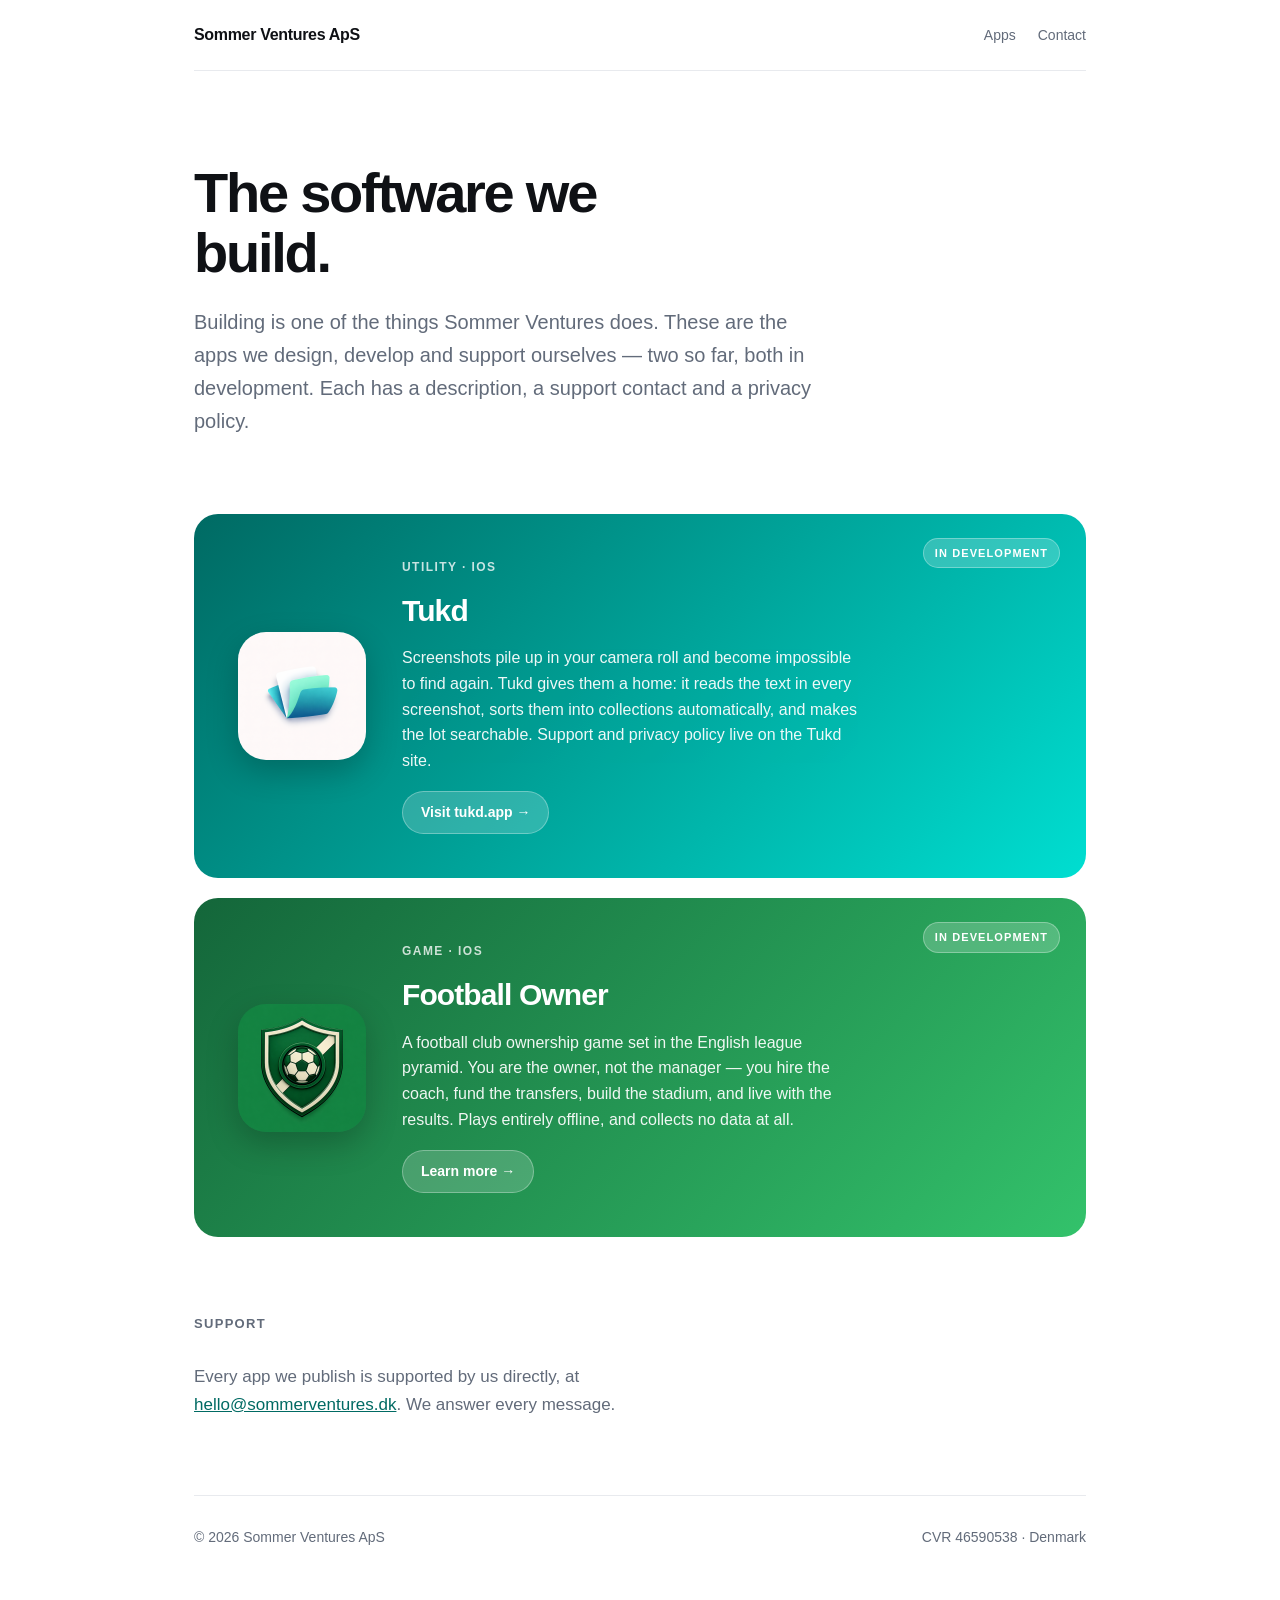
==== apps/index.html @ 7fa76f89 "Build the Sommer Ventures website Static site for sommerventures.dk — the company page for Sommer Ve" ====
<!doctype html>
<html lang="en">
<head>
<meta charset="utf-8">
<meta name="viewport" content="width=device-width, initial-scale=1">
<title>Apps — Sommer Ventures ApS</title>
<meta name="description" content="The apps Sommer Ventures ApS is building: Tukd, a screenshot organizer, and Football Owner, a football club ownership game.">
<link rel="canonical" href="https://sommerventures.dk/apps/">
<link rel="stylesheet" href="/assets/styles.css">
</head>
<body>

<div class="wrap">

  <nav>
    <a class="brand" href="/">Sommer Ventures ApS</a>
    <div class="links">
      <a href="/apps/">Apps</a>
      <a href="mailto:hello@sommerventures.dk">Contact</a>
    </div>
  </nav>

  <div class="hero">
    <h1>The software we build.</h1>
    <p class="sub">Building is one of the things Sommer Ventures does. These are the apps we design, develop
    and support ourselves — two so far, both in development. Each has a description, a support contact and a
    privacy policy.</p>
  </div>

  <section>
    <a class="app tukd" href="https://tukd.app">
      <span class="status">In development</span>
      <img src="/assets/apps/tukd.png" alt="">
      <div>
        <div class="type">Utility · iOS</div>
        <h3>Tukd</h3>
        <p>Screenshots pile up in your camera roll and become impossible to find again. Tukd gives them a
        home: it reads the text in every screenshot, sorts them into collections automatically, and makes the
        lot searchable. Support and privacy policy live on the Tukd site.</p>
        <span class="cta">Visit tukd.app →</span>
      </div>
    </a>

    <a class="app fo" href="/apps/football-owner/">
      <span class="status">In development</span>
      <img src="/assets/apps/football-owner.png" alt="">
      <div>
        <div class="type">Game · iOS</div>
        <h3>Football Owner</h3>
        <p>A football club ownership game set in the English league pyramid. You are the owner, not the
        manager — you hire the coach, fund the transfers, build the stadium, and live with the results. Plays
        entirely offline, and collects no data at all.</p>
        <span class="cta">Learn more →</span>
      </div>
    </a>
  </section>

  <section>
    <div class="section-head">Support</div>
    <div class="prose">
      <p>Every app we publish is supported by us directly, at
      <a href="mailto:hello@sommerventures.dk">hello@sommerventures.dk</a>. We answer every message.</p>
    </div>
  </section>

  <footer>
    <span>© 2026 Sommer Ventures ApS</span>
    <span>CVR 46590538 · Denmark</span>
  </footer>

</div>

</body>
</html>
---- assets/styles.css ----
:root {
  --bg: #ffffff;
  --fg: #0f1115;
  --muted: #626b7a;
  --line: #e8eaee;
  --soft: #f5f7f9;
  --accent: #006a63;

  /* Per-app brand colours, taken from each app's own icon */
  --tukd-d: #006a63;
  --tukd-l: #00ded1;
  --fo-d: #14663a;
  --fo-l: #33c26b;

  --maxw: 940px;
}

@media (prefers-color-scheme: dark) {
  :root {
    --bg: #0f1115;
    --fg: #f0f2f5;
    --muted: #949cab;
    --line: #24272e;
    --soft: #171a1f;
    --accent: #4fd8cd;
  }
}

* { box-sizing: border-box; }

html { -webkit-text-size-adjust: 100%; }

body {
  margin: 0;
  background: var(--bg);
  color: var(--fg);
  font: 17px/1.65 -apple-system, BlinkMacSystemFont, "Segoe UI", Helvetica, Arial, sans-serif;
  -webkit-font-smoothing: antialiased;
}

.wrap { max-width: var(--maxw); margin: 0 auto; padding: 0 24px; }

a { color: var(--accent); }

/* ---------- Nav ---------- */

nav {
  display: flex;
  justify-content: space-between;
  align-items: center;
  gap: 16px;
  padding: 22px 0;
  border-bottom: 1px solid var(--line);
  flex-wrap: wrap;
}

.brand {
  font-weight: 700;
  font-size: 16px;
  letter-spacing: -0.02em;
  color: var(--fg);
  text-decoration: none;
}

nav .links { display: flex; gap: 22px; }

nav .links a {
  color: var(--muted);
  text-decoration: none;
  font-size: 14px;
  font-weight: 500;
}

nav .links a:hover { color: var(--fg); }

/* ---------- Hero ---------- */

.hero { padding: 92px 0 76px; }
.hero.center { text-align: center; }

h1 {
  font-size: 56px;
  line-height: 1.06;
  letter-spacing: -0.04em;
  font-weight: 700;
  margin: 0 0 24px;
  max-width: 17ch;
}

.hero.center h1 { margin-left: auto; margin-right: auto; }

.sub {
  font-size: 20px;
  color: var(--muted);
  margin: 0;
  max-width: 56ch;
}

.hero.center .sub { margin-left: auto; margin-right: auto; }

/* ---------- Sections ---------- */

section { padding: 0 0 76px; }

.section-head {
  font-size: 13px;
  font-weight: 700;
  letter-spacing: 0.1em;
  text-transform: uppercase;
  color: var(--muted);
  margin: 0 0 28px;
  display: flex;
  justify-content: space-between;
  align-items: baseline;
  gap: 16px;
  flex-wrap: wrap;
}

.section-head .all {
  font-size: 13px;
  font-weight: 600;
  letter-spacing: 0;
  text-transform: none;
  text-decoration: none;
}

h2 {
  font-size: 26px;
  letter-spacing: -0.025em;
  font-weight: 700;
  margin: 44px 0 16px;
}

h3 { font-size: 18px; font-weight: 600; margin: 28px 0 8px; }

p { margin: 0 0 18px; }
p:last-child { margin-bottom: 0; }

.prose { max-width: 62ch; }
.prose p { color: var(--muted); font-size: 17px; }
.prose strong { color: var(--fg); font-weight: 600; }

.two-col { display: grid; grid-template-columns: 1fr 1fr; gap: 40px; }
.two-col p { color: var(--muted); font-size: 16px; }

/* ---------- What we do: three pillars ---------- */

.pillars { display: grid; grid-template-columns: repeat(3, 1fr); gap: 20px; }

.pillar {
  border: 1px solid var(--line);
  border-radius: 18px;
  padding: 28px;
  background: var(--soft);
}

.pillar h3 {
  margin: 0 0 10px;
  font-size: 19px;
  font-weight: 700;
  letter-spacing: -0.02em;
}

.pillar p { color: var(--muted); font-size: 15.5px; line-height: 1.6; margin: 0; }

/* ---------- App panels ---------- */

.app {
  border-radius: 24px;
  padding: 44px;
  margin-bottom: 20px;
  display: grid;
  grid-template-columns: 128px 1fr;
  gap: 36px;
  align-items: center;
  color: #fff;
  text-decoration: none;
  position: relative;
  overflow: hidden;
  transition: transform .2s ease;
}

.app:last-child { margin-bottom: 0; }
.app:hover { transform: translateY(-3px); }

.app.tukd { background: linear-gradient(135deg, var(--tukd-d), var(--tukd-l)); }
.app.fo   { background: linear-gradient(135deg, var(--fo-d), var(--fo-l)); }

.app img {
  width: 128px;
  height: 128px;
  border-radius: 28px;
  display: block;
  box-shadow: 0 12px 32px rgba(0,0,0,.22);
}

.app .type {
  font-size: 12px;
  font-weight: 700;
  letter-spacing: 0.12em;
  text-transform: uppercase;
  opacity: .78;
  margin-bottom: 8px;
}

.app h3 {
  font-size: 30px;
  letter-spacing: -0.03em;
  margin: 0 0 10px;
  font-weight: 700;
  color: #fff;
}

.app p {
  font-size: 16px;
  line-height: 1.6;
  margin: 0 0 18px;
  opacity: .93;
  max-width: 52ch;
  color: #fff;
}

.app .cta {
  display: inline-block;
  background: rgba(255,255,255,.18);
  border: 1px solid rgba(255,255,255,.3);
  padding: 9px 18px;
  border-radius: 999px;
  font-size: 14px;
  font-weight: 600;
}

.app .status {
  position: absolute;
  top: 24px;
  right: 26px;
  font-size: 11px;
  font-weight: 700;
  letter-spacing: 0.1em;
  text-transform: uppercase;
  background: rgba(255,255,255,.2);
  border: 1px solid rgba(255,255,255,.3);
  padding: 5px 11px;
  border-radius: 999px;
}

/* ---------- Company / detail card ---------- */

.company {
  background: var(--soft);
  border: 1px solid var(--line);
  border-radius: 20px;
  padding: 34px 40px;
  display: grid;
  grid-template-columns: repeat(2, 1fr);
  gap: 22px 40px;
}

.company dt {
  font-size: 12px;
  font-weight: 600;
  letter-spacing: 0.08em;
  text-transform: uppercase;
  color: var(--muted);
  margin-bottom: 4px;
}

.company dd { margin: 0; font-size: 17px; font-weight: 500; }

/* ---------- Page header (app + privacy pages) ---------- */

.page-head {
  display: flex;
  align-items: center;
  gap: 24px;
  padding: 64px 0 40px;
}

.page-head img {
  width: 88px;
  height: 88px;
  border-radius: 20px;
  flex: none;
  box-shadow: 0 8px 24px rgba(0,0,0,.14);
}

.page-head h1 { font-size: 40px; margin: 0 0 6px; max-width: none; }
.page-head .type {
  font-size: 12px; font-weight: 700; letter-spacing: 0.12em;
  text-transform: uppercase; color: var(--muted);
}

/* ---------- Callout ---------- */

.callout {
  background: var(--soft);
  border: 1px solid var(--line);
  border-left: 3px solid var(--accent);
  border-radius: 0 14px 14px 0;
  padding: 18px 22px;
  margin: 26px 0;
  font-size: 16px;
}

/* ---------- Lists ---------- */

ul { padding-left: 22px; margin: 0 0 18px; }
li { margin: 0 0 10px; }

/* ---------- Support box ---------- */

.support {
  border: 1px solid var(--line);
  border-radius: 18px;
  padding: 28px 32px;
  background: var(--soft);
}

.support .email {
  font-size: 20px;
  font-weight: 600;
  display: inline-block;
  margin: 4px 0 10px;
}

/* ---------- Footer ---------- */

footer {
  border-top: 1px solid var(--line);
  padding: 30px 0 60px;
  display: flex;
  justify-content: space-between;
  flex-wrap: wrap;
  gap: 8px;
  color: var(--muted);
  font-size: 14px;
}

.updated { color: var(--muted); font-size: 15px; margin-top: 36px; }

/* ---------- Responsive ---------- */

@media (max-width: 760px) {
  h1 { font-size: 36px; }
  .hero { padding: 56px 0 48px; }
  .app { grid-template-columns: 1fr; gap: 24px; padding: 32px; }
  .app img { width: 92px; height: 92px; border-radius: 21px; }
  .app .status { position: static; display: inline-block; margin-bottom: 14px; }
  .two-col, .company, .pillars { grid-template-columns: 1fr; }
  .page-head { flex-direction: column; align-items: flex-start; gap: 18px; padding: 44px 0 32px; }
  .page-head h1 { font-size: 32px; }
  .support { padding: 24px; }
}
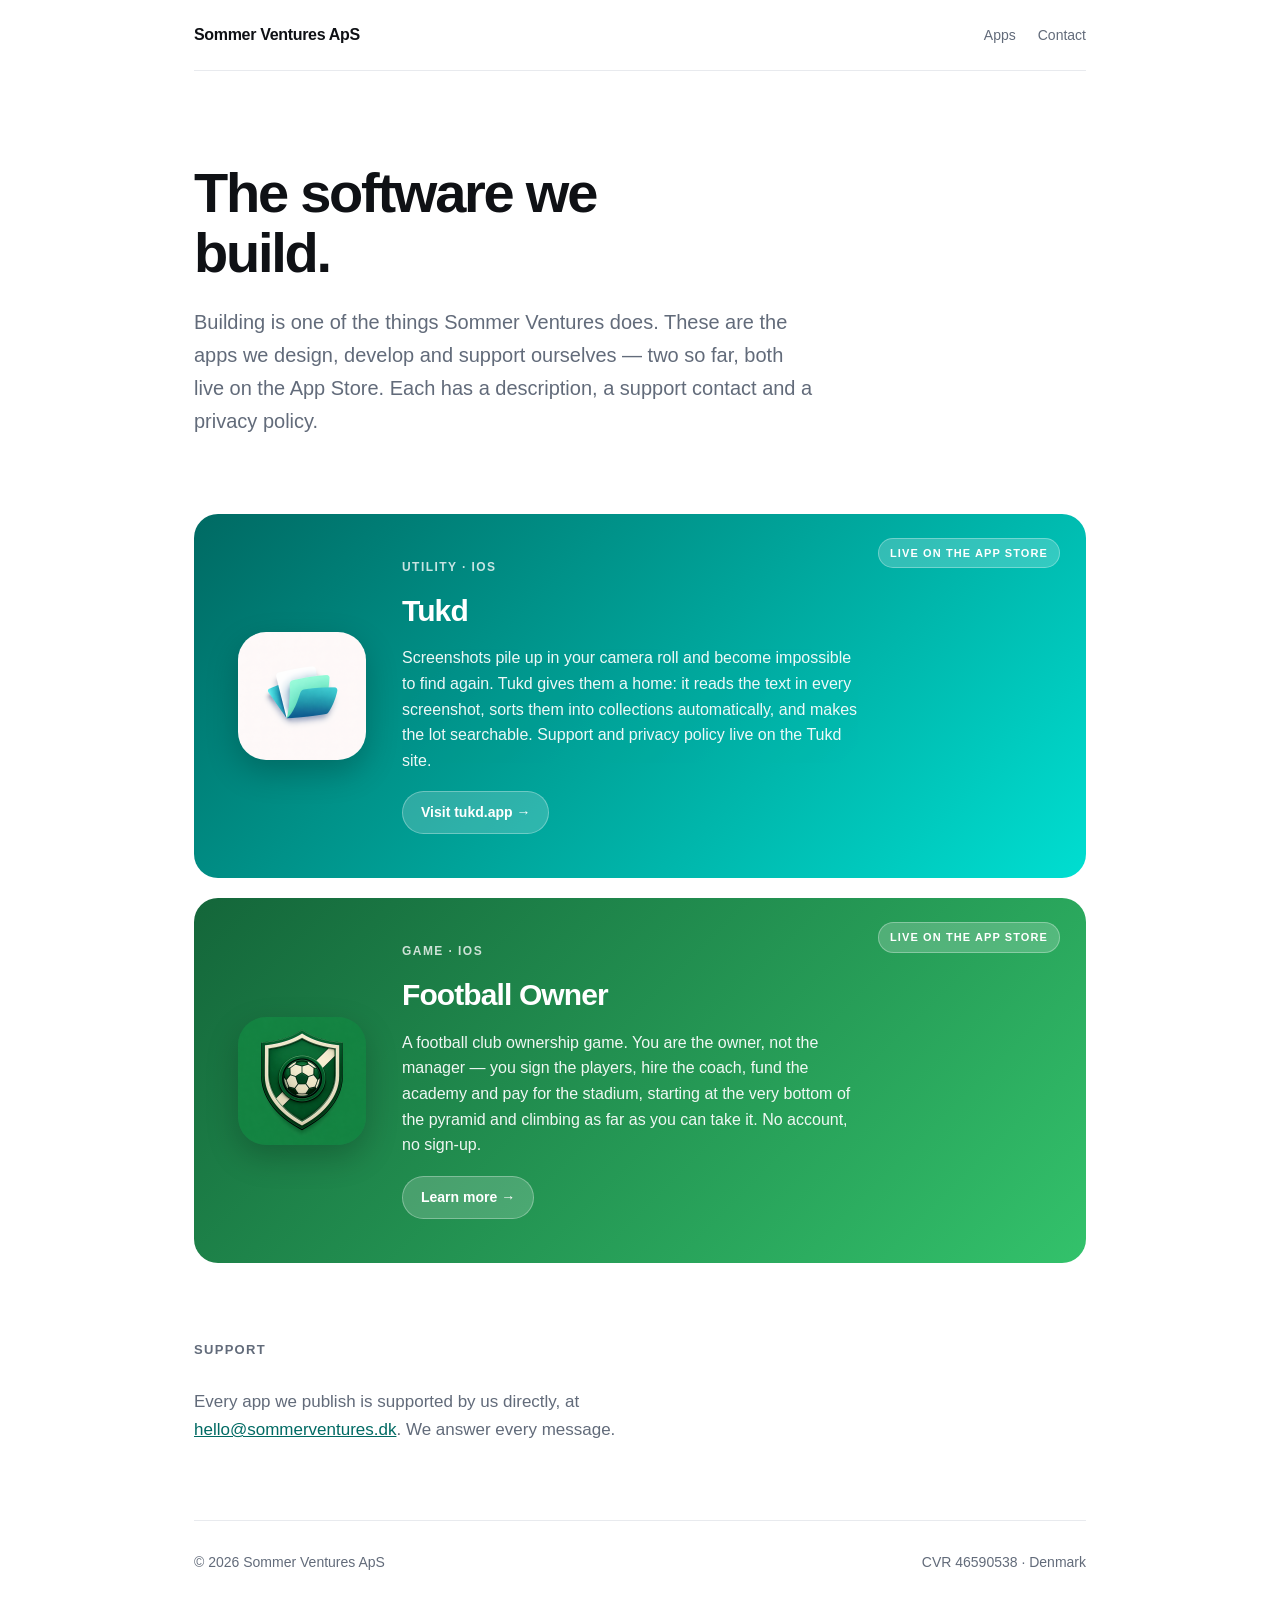
==== commit 4161d86d: "Mark both apps live and expand the Football Owner page Tukd and Football Owner are both on the App S" ====
--- a/apps/index.html
+++ b/apps/index.html
@@ -23,13 +23,13 @@
   <div class="hero">
     <h1>The software we build.</h1>
     <p class="sub">Building is one of the things Sommer Ventures does. These are the apps we design, develop
-    and support ourselves — two so far, both in development. Each has a description, a support contact and a
-    privacy policy.</p>
+    and support ourselves — two so far, both live on the App Store. Each has a description, a support
+    contact and a privacy policy.</p>
   </div>
 
   <section>
     <a class="app tukd" href="https://tukd.app">
-      <span class="status">In development</span>
+      <span class="status">Live on the App Store</span>
       <img src="/assets/apps/tukd.png" alt="">
       <div>
         <div class="type">Utility · iOS</div>
@@ -42,14 +42,14 @@
     </a>
 
     <a class="app fo" href="/apps/football-owner/">
-      <span class="status">In development</span>
+      <span class="status">Live on the App Store</span>
       <img src="/assets/apps/football-owner.png" alt="">
       <div>
         <div class="type">Game · iOS</div>
         <h3>Football Owner</h3>
-        <p>A football club ownership game set in the English league pyramid. You are the owner, not the
-        manager — you hire the coach, fund the transfers, build the stadium, and live with the results. Plays
-        entirely offline, and collects no data at all.</p>
+        <p>A football club ownership game. You are the owner, not the manager — you sign the players, hire
+        the coach, fund the academy and pay for the stadium, starting at the very bottom of the pyramid and
+        climbing as far as you can take it. No account, no sign-up.</p>
         <span class="cta">Learn more →</span>
       </div>
     </a>
--- a/assets/styles.css
+++ b/assets/styles.css
@@ -11,6 +11,8 @@
   --tukd-l: #00ded1;
   --fo-d: #14663a;
   --fo-l: #33c26b;
+  /* Backdrop of the Football Owner screenshots, so device shots sit on their own colour */
+  --fo-mint: #d8f0e2;
 
   --maxw: 940px;
 }
@@ -72,6 +74,17 @@
 }
 
 nav .links a:hover { color: var(--fg); }
+
+nav .links a.get {
+  color: #fff;
+  background: linear-gradient(135deg, var(--fo-d), var(--fo-l));
+  padding: 8px 16px;
+  border-radius: 999px;
+  font-weight: 600;
+  margin: -8px 0;
+}
+
+nav .links a.get:hover { color: #fff; opacity: .9; }
 
 /* ---------- Hero ---------- */
 
@@ -290,6 +303,132 @@
   text-transform: uppercase; color: var(--muted);
 }
 
+/* ---------- App landing hero (Football Owner) ---------- */
+
+.app-hero {
+  display: grid;
+  grid-template-columns: 1fr 330px;
+  gap: 56px;
+  align-items: center;
+  padding: 56px 0 72px;
+}
+
+.app-hero .icon {
+  width: 72px;
+  height: 72px;
+  border-radius: 17px;
+  display: block;
+  margin-bottom: 22px;
+  box-shadow: 0 8px 24px rgba(0,0,0,.14);
+}
+
+.app-hero h1 { font-size: 48px; margin: 0 0 18px; max-width: 14ch; }
+.app-hero .sub { font-size: 19px; }
+
+.tag {
+  display: inline-block;
+  font-size: 12px;
+  font-weight: 700;
+  letter-spacing: 0.12em;
+  text-transform: uppercase;
+  color: var(--fo-d);
+  background: var(--fo-mint);
+  padding: 5px 12px;
+  border-radius: 999px;
+  margin-bottom: 20px;
+}
+
+@media (prefers-color-scheme: dark) {
+  .tag { color: #b6f0cd; background: rgba(51,194,107,.16); }
+}
+
+/* Primary call to action */
+
+.get-btn {
+  display: inline-block;
+  margin-top: 28px;
+  background: linear-gradient(135deg, var(--fo-d), var(--fo-l));
+  color: #fff;
+  text-decoration: none;
+  font-size: 16px;
+  font-weight: 600;
+  padding: 14px 28px;
+  border-radius: 999px;
+  box-shadow: 0 10px 26px rgba(20,102,58,.28);
+  transition: transform .2s ease;
+}
+
+.get-btn:hover { transform: translateY(-2px); }
+
+.meta {
+  color: var(--muted);
+  font-size: 14px;
+  margin: 14px 0 0;
+}
+
+/* ---------- Device screenshots ---------- */
+
+/* The shots are transparent around the bezel, so the phone sits straight on the page */
+.shot img {
+  width: 100%;
+  display: block;
+  filter: drop-shadow(0 18px 34px rgba(0,0,0,.22));
+}
+
+@media (prefers-color-scheme: dark) {
+  /* The bezel is close to the page colour in dark mode — outline it faintly */
+  .shot img {
+    filter: drop-shadow(0 0 1px rgba(255,255,255,.3))
+            drop-shadow(0 18px 34px rgba(0,0,0,.6));
+  }
+}
+
+/* ---------- Alternating feature rows ---------- */
+
+.feature {
+  display: grid;
+  grid-template-columns: 1fr 300px;
+  gap: 64px;
+  align-items: center;
+  margin-bottom: 72px;
+}
+
+.feature:last-child { margin-bottom: 0; }
+
+/* Every other row puts the screenshot on the left. The column widths have to be
+   swapped too, or the shot lands in the wide text column. */
+.feature.flip { grid-template-columns: 300px 1fr; }
+.feature.flip .shot { order: -1; }
+
+.feature h2 {
+  font-size: 30px;
+  margin: 0 0 14px;
+  letter-spacing: -0.03em;
+  max-width: 18ch;
+}
+
+.feature p { color: var(--muted); font-size: 17px; max-width: 48ch; }
+
+/* ---------- Smaller feature cards ---------- */
+
+.grid { display: grid; grid-template-columns: repeat(3, 1fr); gap: 20px; }
+
+.grid .card {
+  border: 1px solid var(--line);
+  border-radius: 18px;
+  padding: 26px;
+  background: var(--soft);
+}
+
+.grid .card h3 {
+  margin: 0 0 8px;
+  font-size: 17px;
+  font-weight: 700;
+  letter-spacing: -0.015em;
+}
+
+.grid .card p { color: var(--muted); font-size: 15px; line-height: 1.6; margin: 0; }
+
 /* ---------- Callout ---------- */
 
 .callout {
@@ -346,8 +485,18 @@
   .app { grid-template-columns: 1fr; gap: 24px; padding: 32px; }
   .app img { width: 92px; height: 92px; border-radius: 21px; }
   .app .status { position: static; display: inline-block; margin-bottom: 14px; }
-  .two-col, .company, .pillars { grid-template-columns: 1fr; }
+  .two-col, .company, .pillars, .grid { grid-template-columns: 1fr; }
   .page-head { flex-direction: column; align-items: flex-start; gap: 18px; padding: 44px 0 32px; }
   .page-head h1 { font-size: 32px; }
   .support { padding: 24px; }
-}
+
+  .app-hero { grid-template-columns: 1fr; gap: 40px; padding: 40px 0 56px; }
+  .app-hero h1 { font-size: 34px; }
+
+  /* Stack the rows and always lead with the copy, so the flip order is dropped */
+  .feature, .feature.flip { grid-template-columns: 1fr; gap: 28px; margin-bottom: 56px; }
+  .feature.flip .shot { order: 0; }
+  .feature h2 { font-size: 25px; }
+
+  .shot { max-width: 300px; }
+}
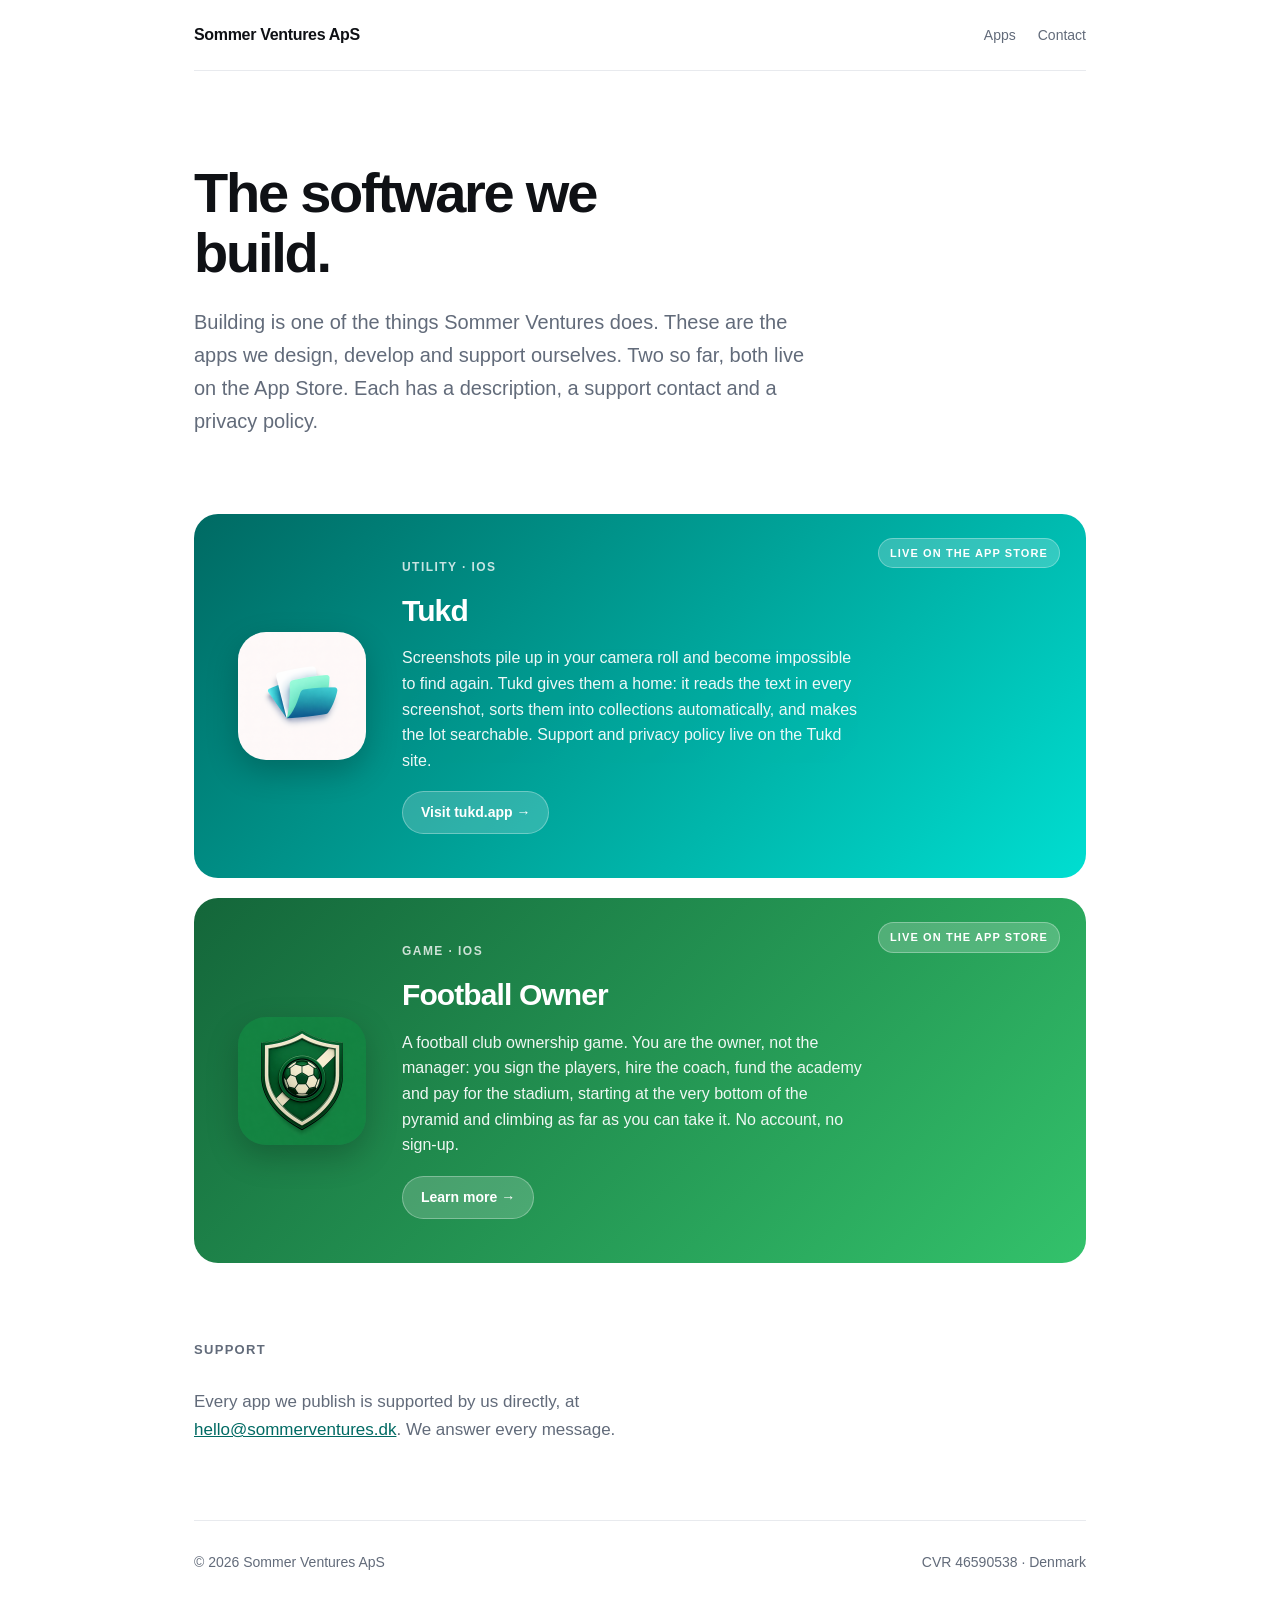
==== commit 6db88138: "Apply the house writing rules across the site Remove all 23 em dashes across the 5 pages, using comm" ====
--- a/apps/index.html
+++ b/apps/index.html
@@ -3,8 +3,8 @@
 <head>
 <meta charset="utf-8">
 <meta name="viewport" content="width=device-width, initial-scale=1">
-<title>Apps — Sommer Ventures ApS</title>
-<meta name="description" content="The apps Sommer Ventures ApS is building: Tukd, a screenshot organizer, and Football Owner, a football club ownership game.">
+<title>Apps · Sommer Ventures ApS</title>
+<meta name="description" content="The apps Sommer Ventures ApS builds: Tukd, a screenshot organizer, and Football Owner, a football club ownership game. Both are live on the App Store.">
 <link rel="canonical" href="https://sommerventures.dk/apps/">
 <link rel="stylesheet" href="/assets/styles.css">
 </head>
@@ -23,7 +23,7 @@
   <div class="hero">
     <h1>The software we build.</h1>
     <p class="sub">Building is one of the things Sommer Ventures does. These are the apps we design, develop
-    and support ourselves — two so far, both live on the App Store. Each has a description, a support
+    and support ourselves. Two so far, both live on the App Store. Each has a description, a support
     contact and a privacy policy.</p>
   </div>
 
@@ -47,7 +47,7 @@
       <div>
         <div class="type">Game · iOS</div>
         <h3>Football Owner</h3>
-        <p>A football club ownership game. You are the owner, not the manager — you sign the players, hire
+        <p>A football club ownership game. You are the owner, not the manager: you sign the players, hire
         the coach, fund the academy and pay for the stadium, starting at the very bottom of the pyramid and
         climbing as far as you can take it. No account, no sign-up.</p>
         <span class="cta">Learn more →</span>
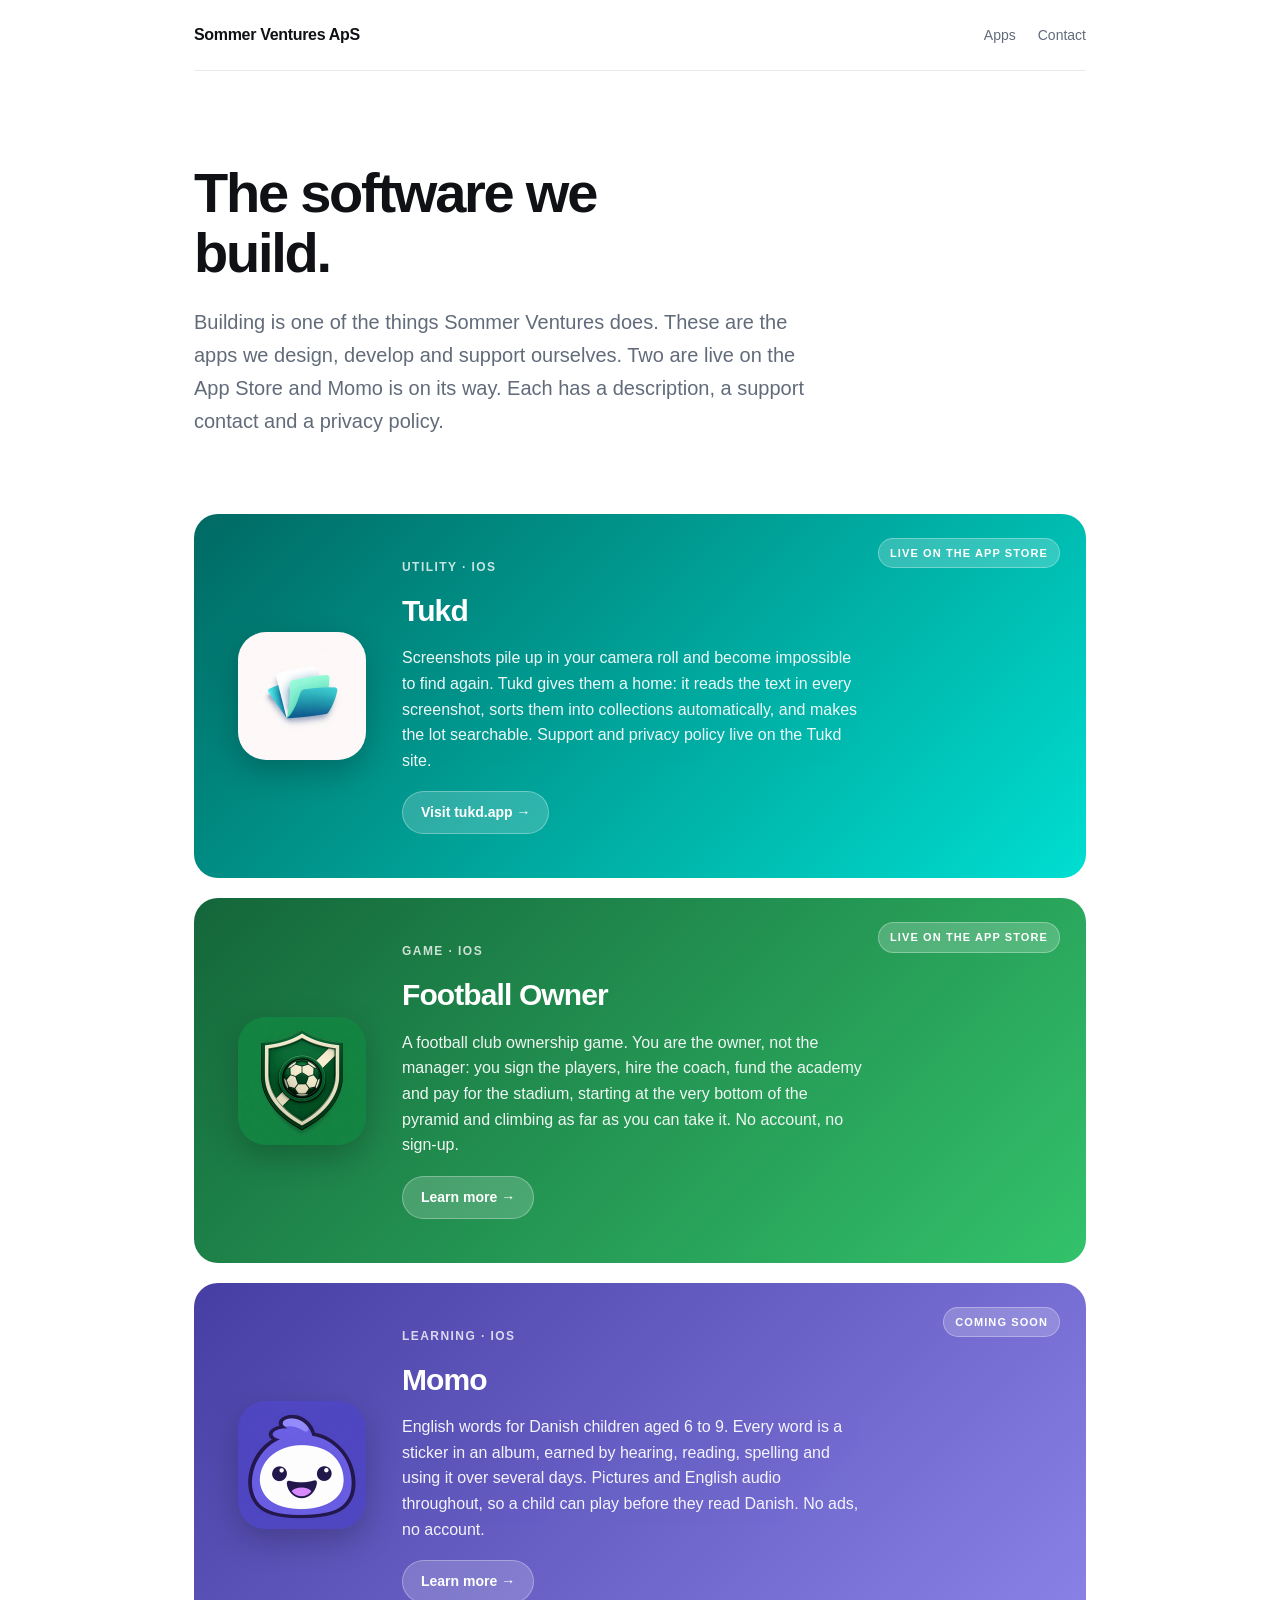
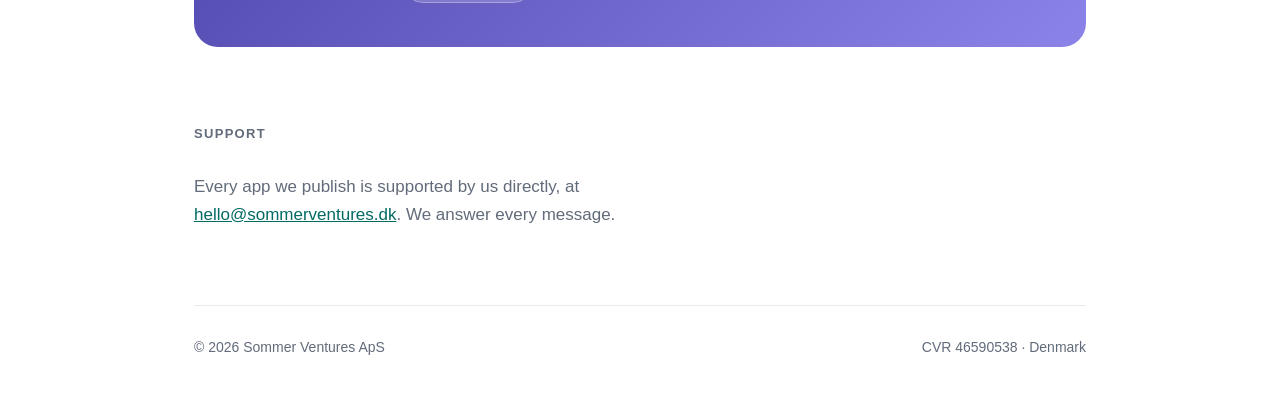
==== commit 2e5452b6: "Add Momo: app page and privacy policy (Danish) Momo panels on the home and apps pages. App pages can" ====
--- a/apps/index.html
+++ b/apps/index.html
@@ -4,7 +4,7 @@
 <meta charset="utf-8">
 <meta name="viewport" content="width=device-width, initial-scale=1">
 <title>Apps · Sommer Ventures ApS</title>
-<meta name="description" content="The apps Sommer Ventures ApS builds: Tukd, a screenshot organizer, and Football Owner, a football club ownership game. Both are live on the App Store.">
+<meta name="description" content="The apps Sommer Ventures ApS builds: Tukd, a screenshot organizer, Football Owner, a football club ownership game, and Momo, English words for Danish children.">
 <link rel="canonical" href="https://sommerventures.dk/apps/">
 <link rel="stylesheet" href="/assets/styles.css">
 </head>
@@ -23,8 +23,8 @@
   <div class="hero">
     <h1>The software we build.</h1>
     <p class="sub">Building is one of the things Sommer Ventures does. These are the apps we design, develop
-    and support ourselves. Two so far, both live on the App Store. Each has a description, a support
-    contact and a privacy policy.</p>
+    and support ourselves. Two are live on the App Store and Momo is on its way. Each has a description, a
+    support contact and a privacy policy.</p>
   </div>
 
   <section>
@@ -53,6 +53,18 @@
         <span class="cta">Learn more →</span>
       </div>
     </a>
+    <a class="app momo" href="/apps/momo/">
+      <span class="status">Coming soon</span>
+      <img src="/assets/apps/momo.png" alt="">
+      <div>
+        <div class="type">Learning · iOS</div>
+        <h3>Momo</h3>
+        <p>English words for Danish children aged 6 to 9. Every word is a sticker in an album, earned by
+        hearing, reading, spelling and using it over several days. Pictures and English audio throughout,
+        so a child can play before they read Danish. No ads, no account.</p>
+        <span class="cta">Learn more →</span>
+      </div>
+    </a>
   </section>
 
   <section>
--- a/assets/styles.css
+++ b/assets/styles.css
@@ -13,6 +13,18 @@
   --fo-l: #33c26b;
   /* Backdrop of the Football Owner screenshots, so device shots sit on their own colour */
   --fo-mint: #d8f0e2;
+  --momo-d: #463ea3;
+  --momo-l: #8b83e8;
+  --momo-soft: #ebe9fb;
+
+  /* Brand of the app page being shown: buttons and the tag. Football Owner by default,
+     an app page overrides it with a class on <body> (see .momo below). */
+  --brand-d: var(--fo-d);
+  --brand-l: var(--fo-l);
+  --brand-soft: var(--fo-mint);
+  --brand-glow: rgba(20,102,58,.28);
+  --brand-tag-dark: #b6f0cd;
+  --brand-tag-bg-dark: rgba(51,194,107,.16);
 
   --maxw: 940px;
 }
@@ -28,6 +40,20 @@
   }
 }
 
+body.momo {
+  --brand-d: var(--momo-d);
+  --brand-l: var(--momo-l);
+  --brand-soft: var(--momo-soft);
+  --brand-glow: rgba(70,62,163,.3);
+  --brand-tag-dark: #d4d0fa;
+  --brand-tag-bg-dark: rgba(139,131,232,.18);
+  --accent: #534ab7;
+}
+
+@media (prefers-color-scheme: dark) {
+  body.momo { --accent: #a49ef0; }
+}
+
 * { box-sizing: border-box; }
 
 html { -webkit-text-size-adjust: 100%; }
@@ -77,7 +103,7 @@
 
 nav .links a.get {
   color: #fff;
-  background: linear-gradient(135deg, var(--fo-d), var(--fo-l));
+  background: linear-gradient(135deg, var(--brand-d), var(--brand-l));
   padding: 8px 16px;
   border-radius: 999px;
   font-weight: 600;
@@ -198,6 +224,7 @@
 
 .app.tukd { background: linear-gradient(135deg, var(--tukd-d), var(--tukd-l)); }
 .app.fo   { background: linear-gradient(135deg, var(--fo-d), var(--fo-l)); }
+.app.momo { background: linear-gradient(135deg, var(--momo-d), var(--momo-l)); }
 
 .app img {
   width: 128px;
@@ -331,15 +358,15 @@
   font-weight: 700;
   letter-spacing: 0.12em;
   text-transform: uppercase;
-  color: var(--fo-d);
-  background: var(--fo-mint);
+  color: var(--brand-d);
+  background: var(--brand-soft);
   padding: 5px 12px;
   border-radius: 999px;
   margin-bottom: 20px;
 }
 
 @media (prefers-color-scheme: dark) {
-  .tag { color: #b6f0cd; background: rgba(51,194,107,.16); }
+  .tag { color: var(--brand-tag-dark); background: var(--brand-tag-bg-dark); }
 }
 
 /* Primary call to action */
@@ -347,14 +374,14 @@
 .get-btn {
   display: inline-block;
   margin-top: 28px;
-  background: linear-gradient(135deg, var(--fo-d), var(--fo-l));
+  background: linear-gradient(135deg, var(--brand-d), var(--brand-l));
   color: #fff;
   text-decoration: none;
   font-size: 16px;
   font-weight: 600;
   padding: 14px 28px;
   border-radius: 999px;
-  box-shadow: 0 10px 26px rgba(20,102,58,.28);
+  box-shadow: 0 10px 26px var(--brand-glow);
   transition: transform .2s ease;
 }
 
@@ -383,6 +410,33 @@
   }
 }
 
+/* The character on Momo's page: a transparent illustration on a soft disc, no device frame */
+.mascot {
+  background: var(--brand-soft);
+  border-radius: 50%;
+  aspect-ratio: 1;
+  display: grid;
+  place-items: center;
+}
+
+.mascot img { width: 78%; display: block; }
+
+@media (prefers-color-scheme: dark) {
+  .mascot { background: var(--brand-tag-bg-dark); }
+}
+
+/* "Coming soon" in place of a store button */
+.soon {
+  display: inline-block;
+  margin-top: 28px;
+  border: 1px solid var(--line);
+  color: var(--muted);
+  font-size: 15px;
+  font-weight: 600;
+  padding: 12px 24px;
+  border-radius: 999px;
+}
+
 /* ---------- Alternating feature rows ---------- */
 
 .feature {
@@ -398,7 +452,7 @@
 /* Every other row puts the screenshot on the left. The column widths have to be
    swapped too, or the shot lands in the wide text column. */
 .feature.flip { grid-template-columns: 300px 1fr; }
-.feature.flip .shot { order: -1; }
+.feature.flip .shot, .feature.flip .mascot { order: -1; }
 
 .feature h2 {
   font-size: 30px;
@@ -445,6 +499,7 @@
 
 ul { padding-left: 22px; margin: 0 0 18px; }
 li { margin: 0 0 10px; }
+.prose li { color: var(--muted); }
 
 /* ---------- Support box ---------- */
 
@@ -495,8 +550,8 @@
 
   /* Stack the rows and always lead with the copy, so the flip order is dropped */
   .feature, .feature.flip { grid-template-columns: 1fr; gap: 28px; margin-bottom: 56px; }
-  .feature.flip .shot { order: 0; }
+  .feature.flip .shot, .feature.flip .mascot { order: 0; }
   .feature h2 { font-size: 25px; }
 
-  .shot { max-width: 300px; }
-}
+  .shot, .mascot { max-width: 300px; }
+}
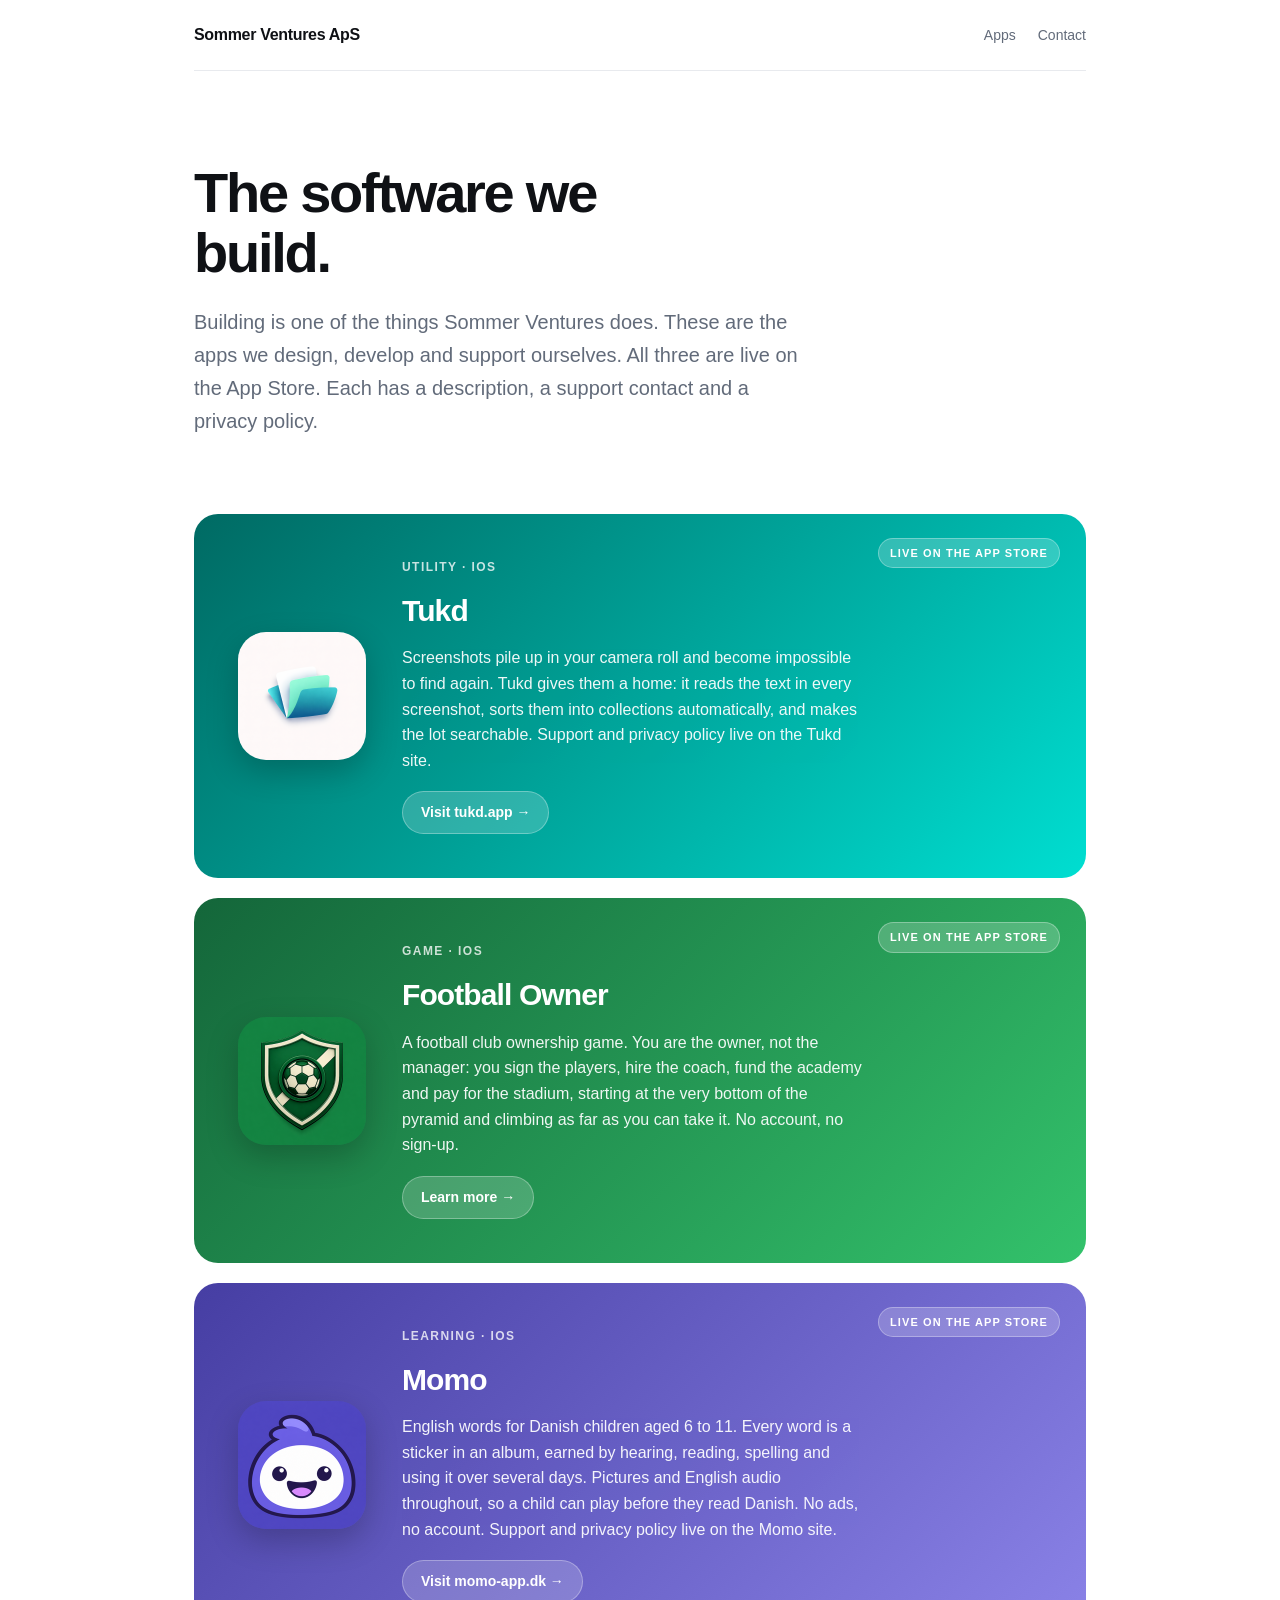
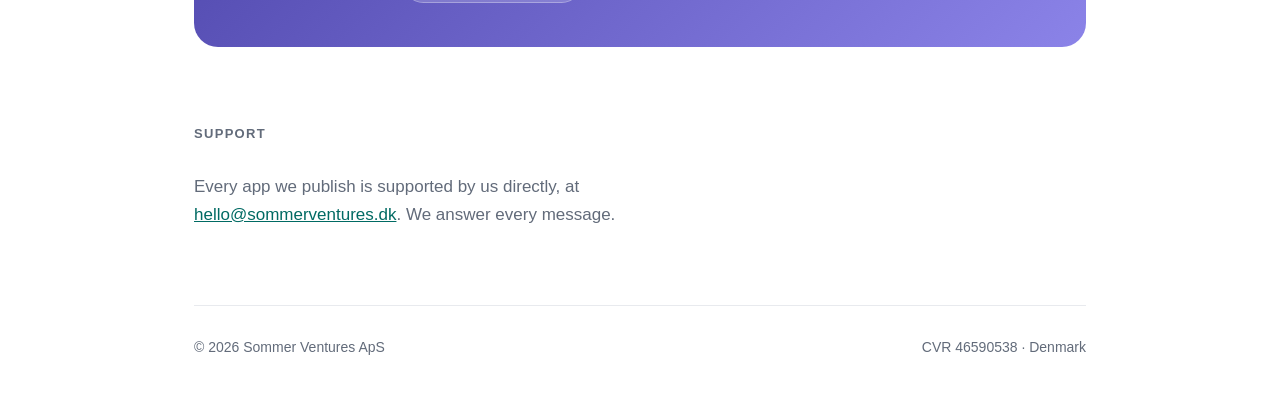
==== commit ca9a66b7: "Momo is live: cards link to momo-app.dk, old Momo pages forward there Co-Authored-By: Claude Opus 5." ====
--- a/apps/index.html
+++ b/apps/index.html
@@ -23,7 +23,7 @@
   <div class="hero">
     <h1>The software we build.</h1>
     <p class="sub">Building is one of the things Sommer Ventures does. These are the apps we design, develop
-    and support ourselves. Two are live on the App Store and Momo is on its way. Each has a description, a
+    and support ourselves. All three are live on the App Store. Each has a description, a
     support contact and a privacy policy.</p>
   </div>
 
@@ -53,16 +53,17 @@
         <span class="cta">Learn more →</span>
       </div>
     </a>
-    <a class="app momo" href="/apps/momo/">
-      <span class="status">Coming soon</span>
+    <a class="app momo" href="https://momo-app.dk/">
+      <span class="status">Live on the App Store</span>
       <img src="/assets/apps/momo.png" alt="">
       <div>
         <div class="type">Learning · iOS</div>
         <h3>Momo</h3>
-        <p>English words for Danish children aged 6 to 9. Every word is a sticker in an album, earned by
+        <p>English words for Danish children aged 6 to 11. Every word is a sticker in an album, earned by
         hearing, reading, spelling and using it over several days. Pictures and English audio throughout,
-        so a child can play before they read Danish. No ads, no account.</p>
-        <span class="cta">Learn more →</span>
+        so a child can play before they read Danish. No ads, no account. Support and privacy policy live on
+        the Momo site.</p>
+        <span class="cta">Visit momo-app.dk →</span>
       </div>
     </a>
   </section>
